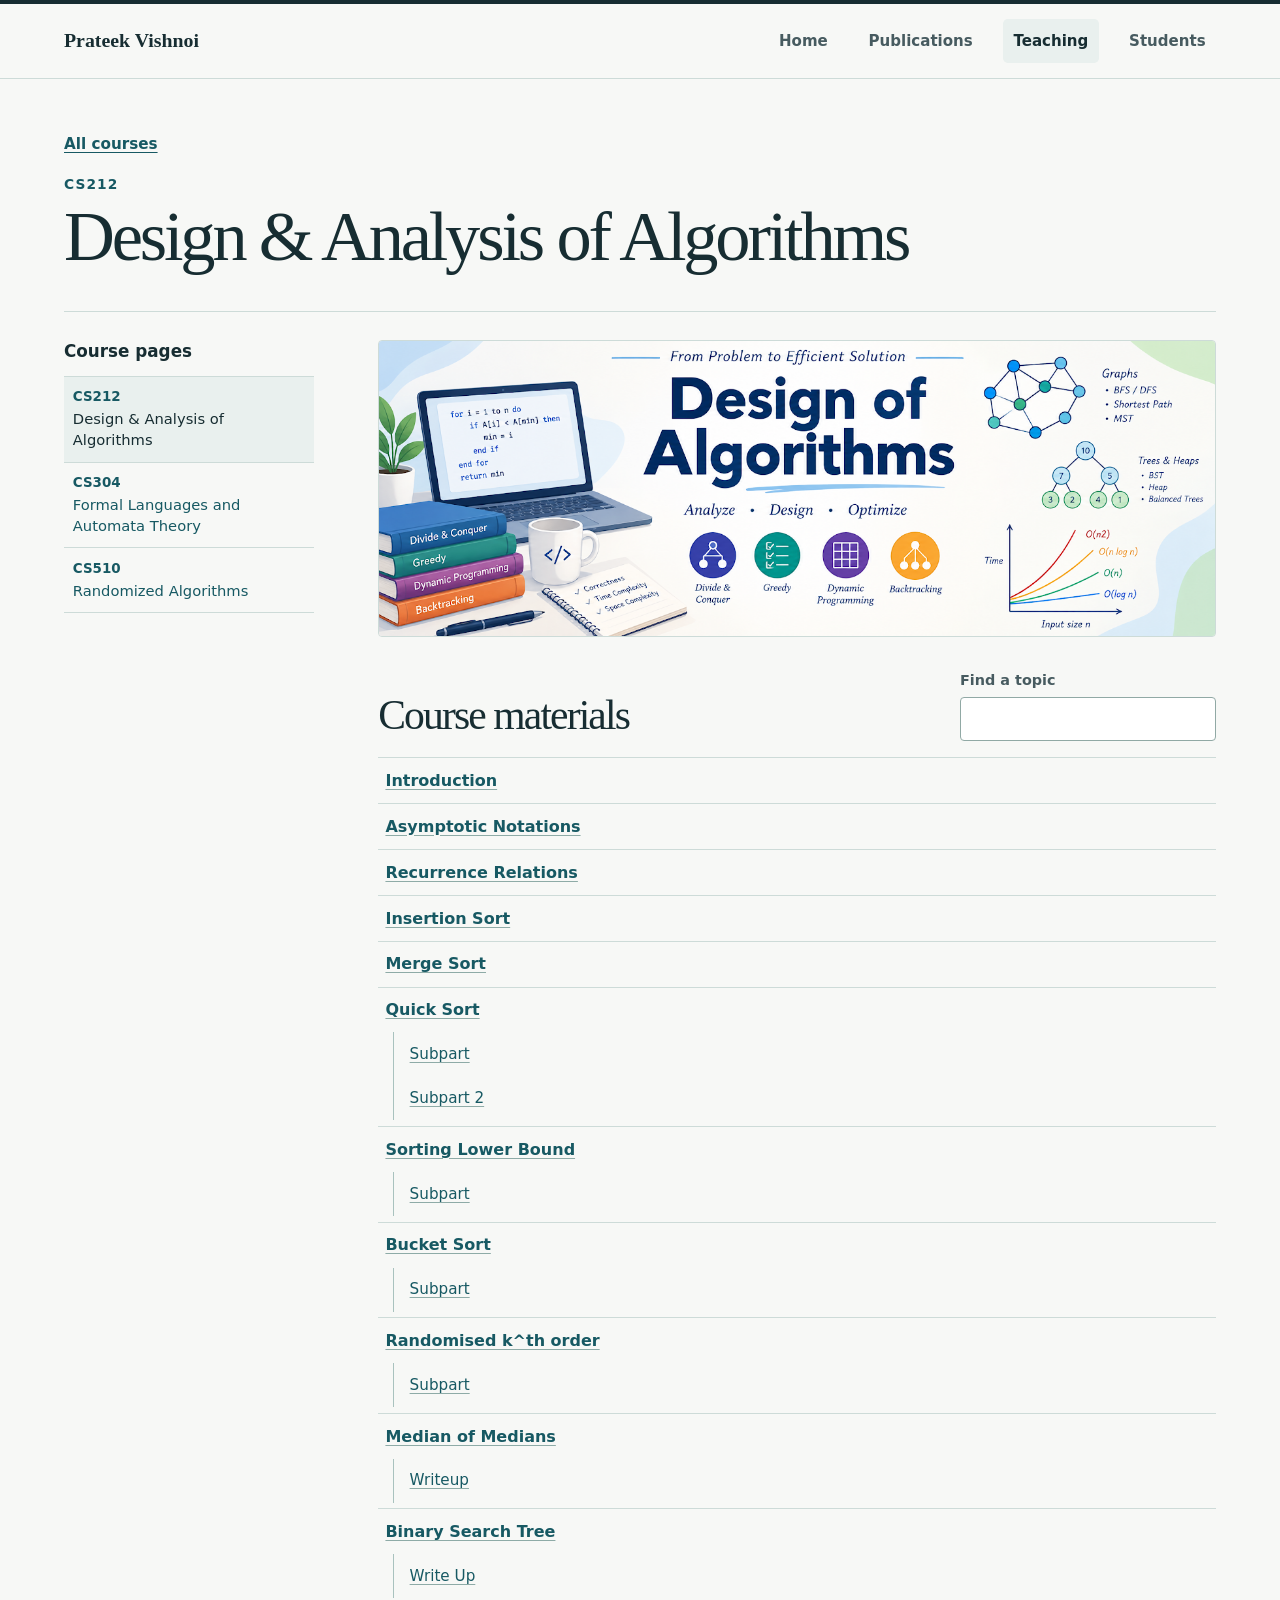
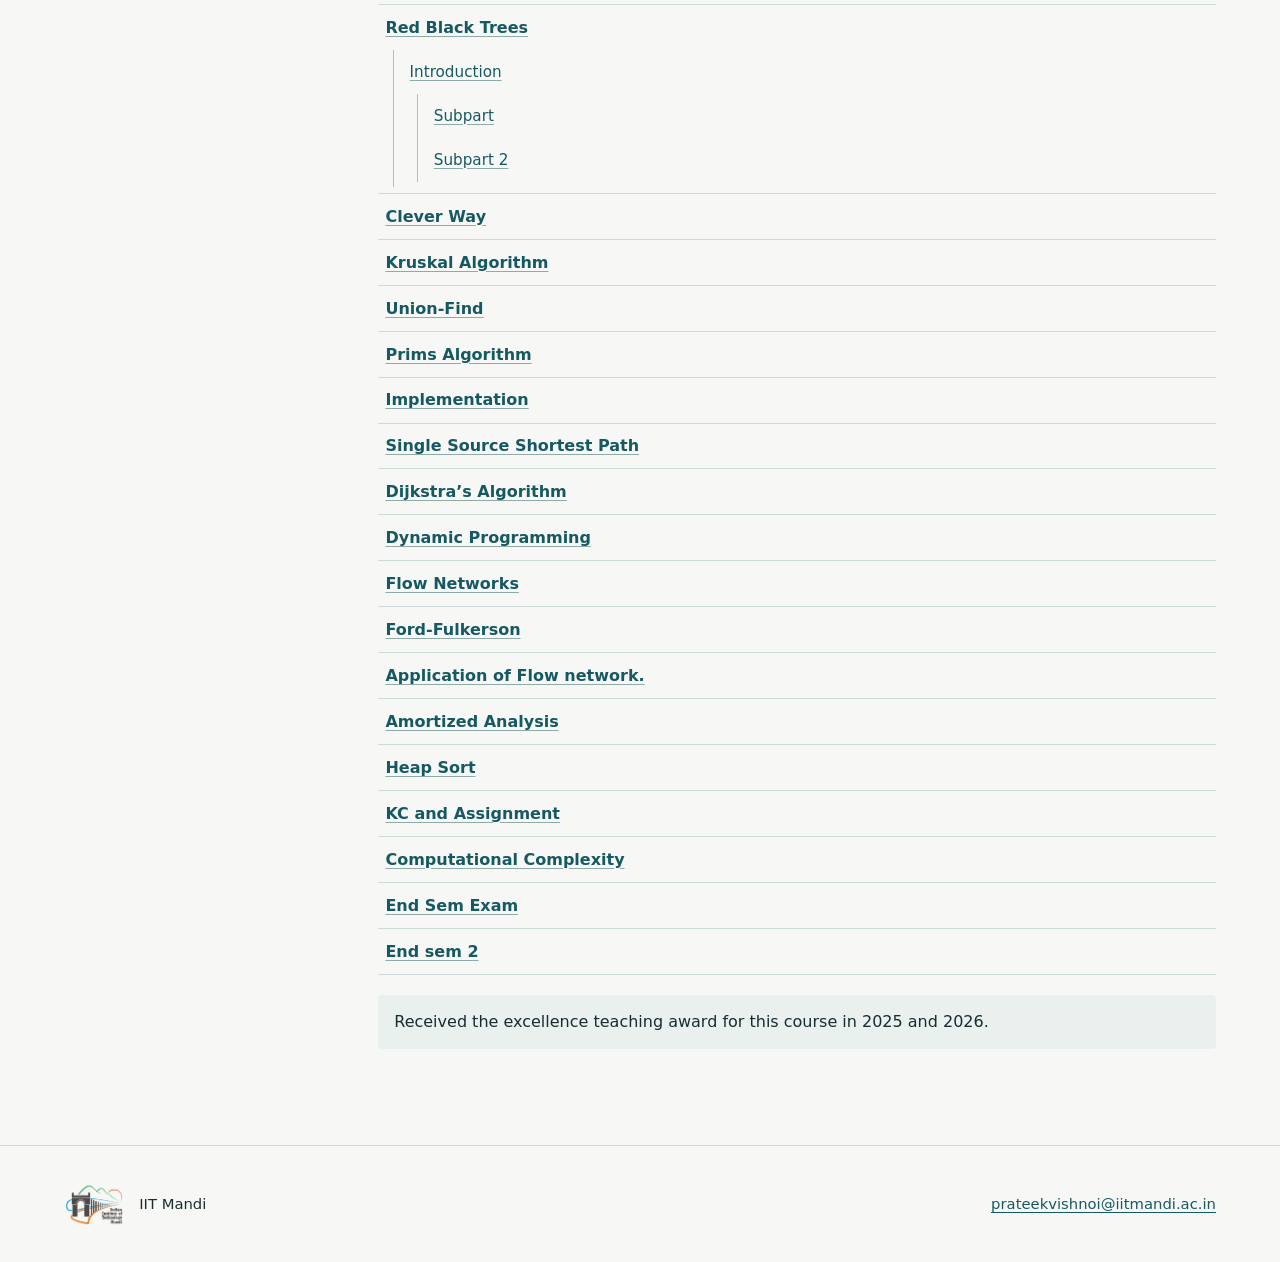
==== teaching/cs212/index.html @ 869ba6b7 "Add files via upload" ====
<!doctype html>
<html lang="en">
<head>
  <meta charset="utf-8">
  <meta name="viewport" content="width=device-width, initial-scale=1">
  <meta name="description" content="CS212 course materials: Design &amp; Analysis of Algorithms.">
  <meta name="theme-color" content="#f7f8f6">
  <title>CS212 · Design &amp; Analysis of Algorithms · Prateek Vishnoi</title>
  <link rel="icon" href="../../assets/iit-mandi.png" type="image/png">
  <link rel="stylesheet" href="../../assets/site.css">
  <script src="../../assets/materials.js" defer></script>
</head>
<body>
  <a class="skip-link" href="#main">Skip to content</a>
  <header class="site-header">
    <div class="wrap header-inner">
      <a class="brand" href="../../index.html">Prateek Vishnoi</a>
      <nav aria-label="Main navigation">
        <ul class="nav-list">
          <li><a href="../../index.html">Home</a></li>
          <li><a href="../../index.html#publications">Publications</a></li>
          <li><a href="../../index.html#teaching" aria-current="page">Teaching</a></li>
          <li><a href="../../students/index.html">Students</a></li>
        </ul>
      </nav>
    </div>
  </header>
  <main id="main" class="wrap inner-main">
    <p class="breadcrumb"><a href="../../index.html#teaching">All courses</a></p>
    <header class="course-header">
      <p class="overline">CS212</p>
      <h1 class="inner-title">Design &amp; Analysis of Algorithms</h1>
    </header>
    <div class="course-body">
      <nav class="course-aside" aria-labelledby="course-nav-title">
        <h2 id="course-nav-title">Course pages</h2>
        <ul>
          <li><a href="../cs212/index.html" aria-current="page"><span class="course-code">CS212</span>Design &amp; Analysis of Algorithms</a></li>
          <li><a href="../cs304/index.html"><span class="course-code">CS304</span>Formal Languages and Automata Theory</a></li>
          <li><a href="../cs510/index.html"><span class="course-code">CS510</span>Randomized Algorithms</a></li>
        </ul>
      </nav>
      <div>
        <img class="course-banner" src="../../assets/cs212.png" width="1280" height="452" alt="Design of Algorithms banner showing the problem-to-solution workflow and examples of graphs, sorting and optimization.">
        <section aria-labelledby="materials-heading">
          <div class="materials-heading">
            <h2 id="materials-heading">Course materials</h2>
            <div class="materials-search" role="search" hidden>
              <label for="filter-materials">Find a topic</label>
              <input id="filter-materials" type="search" aria-controls="materials-list" autocomplete="off">
            </div>
          </div>
          <p id="search-status" class="sr-only" role="status"></p>
          <ul class="materials-list" id="materials-list" role="list">
            <li><a class="material-link" href="https://drive.google.com/file/d/17_arCVV4HT_S5qvO80ZE0WuvYQN6JUaz/view?usp=drive_link">Introduction</a></li>
            <li><a class="material-link" href="https://drive.google.com/file/d/16CFW7CFjEX7RoHhm4njQ-K6rgmbYtLnG/view?usp=drive_link">Asymptotic Notations</a></li>
            <li><a class="material-link" href="https://drive.google.com/file/d/1LuaCXYGDOM2mKAONy5ucesYZFgqD0OR0/view?usp=drive_link">Recurrence Relations</a></li>
            <li><a class="material-link" href="https://drive.google.com/file/d/1rdWOGcKe7IN4JjiCtMgCSR7nXulQsV8A/view?usp=drive_link">Insertion Sort</a></li>
            <li><a class="material-link" href="https://drive.google.com/file/d/1Ys-q0ZsW9srk5J7aZImeSipJCXhamrK6/view?usp=drive_link">Merge Sort</a></li>
            <li>
              <a class="material-link" href="https://drive.google.com/file/d/1AISLhJXJkdQjicY6O-Ig-CL8ZwI5SZrX/view?usp=drive_link">Quick Sort</a>
              <ul role="list">
                <li><a class="material-link" href="https://docs.google.com/presentation/d/1BGB7tEpsrRGAGarwtH8sfooVAVaNFo7d/edit?usp=drive_link&amp;ouid=107352037027993938888&amp;rtpof=true&amp;sd=true">Subpart</a></li>
                <li><a class="material-link" href="https://drive.google.com/file/d/1fb-fmcjW-dOrYJTGUYFs5U459DAuiNKx/view?usp=drive_link">Subpart 2</a></li>
              </ul>
            </li>
            <li>
              <a class="material-link" href="https://drive.google.com/file/d/1jJKFK1eqHYemXr7J1YNWjajrLfIniHg-/view?usp=drive_link">Sorting Lower Bound</a>
              <ul role="list">
                <li><a class="material-link" href="https://drive.google.com/file/d/18oAeTtQTVRMT5pIHKS-IyWt5qL5tKHYG/view?usp=drive_link">Subpart</a></li>
              </ul>
            </li>
            <li>
              <a class="material-link" href="https://drive.google.com/file/d/1J6nF2HjHql787xRJAc5OXUCb3mg9grFq/view?usp=drive_link">Bucket Sort</a>
              <ul role="list">
                <li><a class="material-link" href="https://drive.google.com/file/d/1sQKDS8WZz160rSkEmzG2uicG_jhj9Oa2/view?usp=drive_link">Subpart</a></li>
              </ul>
            </li>
            <li>
              <a class="material-link" href="https://drive.google.com/file/d/19uDKOx991Cr0wrm2lzNk5wtcU84ZvuMz/view?usp=drive_link">Randomised k^th order</a>
              <ul role="list">
                <li><a class="material-link" href="https://drive.google.com/file/d/1Ui-UyddQ7mqDwBofOB0StAsCjNfoDLuP/view?usp=drive_link">Subpart</a></li>
              </ul>
            </li>
            <li>
              <a class="material-link" href="https://drive.google.com/file/d/1YakaGK_fq6Fe6mHLlL4PIdf9H_5ocXae/view?usp=drive_link">Median of Medians</a>
              <ul role="list">
                <li><a class="material-link" href="https://drive.google.com/file/d/1NYrRHSLfvP0j_79tQ8WoBJ93hVGZ0QYS/view?usp=drive_link">Writeup</a></li>
              </ul>
            </li>
            <li>
              <a class="material-link" href="https://drive.google.com/file/d/1OsrVx3gRaDZOVTvtNXpv2pSrUzK8DePy/view?usp=drive_link">Binary Search Tree</a>
              <ul role="list">
                <li><a class="material-link" href="https://drive.google.com/file/d/1yRITwVbGXyzBI51cbGJkNneYDlXDdJOa/view?usp=drive_link">Write Up</a></li>
              </ul>
            </li>
            <li>
              <a class="material-link" href="https://drive.google.com/file/d/1g8nOINQtT07HWgzUQ7O24cRrZrb0glS2/view?usp=drive_link">Red Black Trees</a>
              <ul role="list">
                <li>
                  <a class="material-link" href="https://drive.google.com/file/d/1M9-5x9TKKZIxYT_prnccjCYMgIArT6Dw/view?usp=drive_link">Introduction</a>
                  <ul role="list">
                    <li><a class="material-link" href="https://docs.google.com/presentation/d/1ieoCFADRmF9gXKQoQ1ixwQPKRUI-Of7E/edit?usp=drive_link&amp;ouid=107352037027993938888&amp;rtpof=true&amp;sd=true">Subpart</a></li>
                    <li><a class="material-link" href="https://docs.google.com/presentation/d/1UXIjsBd-R1xW4KSGC5z1kjMlufH1F8a5/edit?usp=drive_link&amp;ouid=107352037027993938888&amp;rtpof=true&amp;sd=true">Subpart 2</a></li>
                  </ul>
                </li>
              </ul>
            </li>
            <li><a class="material-link" href="https://drive.google.com/file/d/18HmXHZDcQ55_Ih6N3qiqoRmliSTfQk17/view?usp=drive_link">Clever Way</a></li>
            <li><a class="material-link" href="https://drive.google.com/file/d/151DVe7DTsHOskG_gE_EIpkn0BVWMKaf1/view?usp=drive_link">Kruskal Algorithm</a></li>
            <li><a class="material-link" href="https://drive.google.com/file/d/1lc3yFJe9zqT3EV3fko9ZPKo5KH5JjfR1/view?usp=drive_link">Union-Find</a></li>
            <li><a class="material-link" href="https://drive.google.com/file/d/1MOPaT9CYWxBisJ5qx2DA8fivGJQdsSBO/view?usp=drive_link">Prims Algorithm</a></li>
            <li><a class="material-link" href="https://drive.google.com/file/d/1lJjFxmlppPyi1z44ctWDCjUWT0YJttxC/view?usp=drive_link">Implementation</a></li>
            <li><a class="material-link" href="https://drive.google.com/file/d/1UoqJwcNyvtBfZmCzl_imV9lJiHXYT-ox/view?usp=drive_link">Single Source Shortest Path</a></li>
            <li><a class="material-link" href="https://drive.google.com/file/d/16jCkPjQdGLsz_2OCWWaNEpElZI7yydvy/view?usp=drive_link">Dijkstra’s Algorithm</a></li>
            <li><a class="material-link" href="https://drive.google.com/file/d/1lM7W1OYIl_9s1RwhBoVSO4Yl_wsqEKCN/view?usp=drive_link">Dynamic Programming</a></li>
            <li><a class="material-link" href="https://drive.google.com/file/d/1kaBfUgtmqPFMvXIugGIBP_CU5LL4Xdq5/view?usp=drive_link">Flow Networks</a></li>
            <li><a class="material-link" href="https://drive.google.com/file/d/1azbKcPEDLXyrpW2qNp3t-5JGAESewabL/view?usp=drive_link">Ford-Fulkerson</a></li>
            <li><a class="material-link" href="https://drive.google.com/file/d/1eU-HxRBQ0xNJPggiMFwcEp5F4vlYCecQ/view?usp=drive_link">Application of Flow network.</a></li>
            <li><a class="material-link" href="https://drive.google.com/file/d/1R3YAnM_n7txkcYiO9RHmRi0h16EJRc91/view?usp=drive_link">Amortized Analysis</a></li>
            <li><a class="material-link" href="https://drive.google.com/file/d/1cV6kRZ31ECSK4BjONFJVKLltOjDbS6wp/view?usp=drive_link">Heap Sort</a></li>
            <li><a class="material-link" href="https://drive.google.com/file/d/14ZeHQqgEaZVou_6Dem48pnOHUTWYicdn/view?usp=drive_link">KC and Assignment</a></li>
            <li><a class="material-link" href="https://drive.google.com/file/d/1z0lgFmpU0oRnQp_kTMrZ43B8wyLtvm_A/view?usp=drive_link">Computational Complexity</a></li>
            <li><a class="material-link" href="https://drive.google.com/file/d/1O_jW-XlupOk2JiAJVhiKykJKrv19AYRq/view?usp=drive_link">End Sem Exam</a></li>
            <li><a class="material-link" href="https://drive.google.com/file/d/1IAtBlKTVJvWLQjAMOzk-txn8Nb2IPnsR/view?usp=drive_link">End sem 2</a></li>
          </ul>
          <p id="no-results" class="empty-state" hidden>No materials match this search.</p>
          <p class="award">Received the excellence teaching award for this course in 2025 and 2026.</p>
        </section>
      </div>
    </div>
  </main>
  <footer class="site-footer">
    <div class="wrap footer-inner">
      <a class="footer-identity" href="https://www.iitmandi.ac.in/">
        <img src="../../assets/iit-mandi.png" width="500" height="401" alt="" loading="lazy">
        <span>IIT Mandi</span>
      </a>
      <a class="footer-email" href="mailto:prateekvishnoi@iitmandi.ac.in">prateekvishnoi@iitmandi.ac.in</a>
    </div>
  </footer>
</body>
</html>
---- assets/site.css ----
:root {
  color-scheme: light;
  --paper: #f7f8f6;
  --white: #fff;
  --ink: #172d32;
  --muted: #475b60;
  --accent: #175963;
  --tint: #e9f0ee;
  --line: #cddbd8;
  --warm: #815c22;
  --serif: Georgia, 'Times New Roman', serif;
  --sans: system-ui, -apple-system, BlinkMacSystemFont, 'Segoe UI', sans-serif;
}

*, *::before, *::after { box-sizing: border-box; }
html { scroll-padding-top: 1.5rem; }
body { min-height: 100vh; display: flex; flex-direction: column; margin: 0; background: var(--paper); color: var(--ink); font: 1rem/1.6 var(--sans); }
main { flex: 1; }
img { display: block; max-width: 100%; height: auto; }
a { color: var(--accent); text-underline-offset: .2em; }
a:hover { color: var(--ink); }
:focus-visible { outline: 3px solid var(--accent); outline-offset: 4px; }
[hidden] { display: none !important; }
::selection { background: #cde3df; color: var(--ink); }
p, ul, ol { margin: 0; }
h1, h2, h3 { margin: 0; color: var(--ink); }
h1, h2 { font-family: var(--serif); font-weight: 400; line-height: 1.06; letter-spacing: -.045em; }
h1 { font-size: clamp(2.85rem, 7vw, 5.7rem); }
h2 { font-size: clamp(2rem, 4vw, 3.05rem); }
h3 { font-size: 1.05rem; line-height: 1.4; }

.wrap { width: min(72rem, calc(100% - 3.25rem)); margin-inline: auto; }
.skip-link { position: absolute; left: 1rem; top: 1rem; padding: .65rem .9rem; transform: translateY(-200%); z-index: 2; background: var(--white); }
.skip-link:focus { transform: none; }
.site-header { border-top: 4px solid var(--ink); border-bottom: 1px solid var(--line); background: var(--paper); }
.header-inner { min-height: 4.6rem; display: flex; align-items: center; justify-content: space-between; gap: .6rem 1.6rem; }
.brand { font: bold 1.24rem/1.15 var(--serif); color: var(--ink); text-decoration: none; white-space: nowrap; }
.nav-list { display: flex; flex-wrap: wrap; gap: .25rem clamp(.2rem, 1.6vw, 1.25rem); list-style: none; padding: 0; }
.nav-list a { display: flex; align-items: center; padding: .55rem .65rem; min-height: 2.75rem; font-size: .94rem; font-weight: 580; color: var(--muted); text-decoration: none; border-radius: .3rem; }
.nav-list a:hover, .nav-list [aria-current="page"] { color: var(--ink); background: var(--tint); }
.site-footer { border-top: 1px solid var(--line); margin-top: clamp(3rem, 8vw, 6rem); }
.footer-inner { min-height: 7.25rem; display: flex; gap: 1rem 1.5rem; align-items: center; flex-wrap: wrap; padding-block: 1.2rem; }
.footer-identity { display: flex; gap: .9rem; align-items: center; text-decoration: none; color: var(--ink); font-size: .925rem; }
.footer-identity img { flex: none; width: 3.8rem; }
.footer-email { margin-left: auto; font-size: .925rem; overflow-wrap: anywhere; }

.hero { position: relative; display: grid; grid-template-columns: minmax(12rem, .63fr) minmax(0, 1fr); align-items: center; gap: clamp(1.5rem, 4.9vw, 4.9rem); margin-block: clamp(1.5rem, 4.5vw, 3.75rem) 0; padding: clamp(1.15rem, 4.8vw, 3.5rem); border: 1px solid var(--line); border-radius: .45rem; background: var(--tint); }
.hero-photo { width: 100%; border-radius: .2rem; }
.hero h1 { margin: .6rem 0 1.45rem; }
.overline, .section-label { font-size: .86rem; font-weight: 680; line-height: 1.4; letter-spacing: .08em; text-transform: uppercase; color: var(--accent); }
.topics { display: grid; grid-template-columns: repeat(2, minmax(0, 1fr)); column-gap: .95rem; list-style: none; padding: 0; margin-top: .55rem; }
.topics li { padding-block: .45rem; border-bottom: 1px solid #c0d3cf; font-size: 1rem; line-height: 1.45; }
.hero .section-label { font-family: var(--sans); font-weight: 650; text-transform: none; letter-spacing: 0; color: var(--muted); font-size: .95rem; }
.profile-details { display: grid; grid-template-columns: 1fr 1.1fr; gap: 1.2rem clamp(1.2rem, 5vw, 4.5rem); margin: clamp(1.25rem, 3vw, 2.2rem) 0 0; padding: 0 clamp(0rem, 2.8vw, 2rem); }
.profile-detail { border-top: 2px solid var(--line); padding-block: 1.15rem .4rem; }
.profile-detail h2 { font: 670 1.13rem/1.35 var(--sans); letter-spacing: 0; margin-bottom: .65rem; }
.profile-detail address { font-style: normal; color: var(--muted); }
.profile-detail p { color: var(--muted); }
.profile-detail p + p, .profile-detail address + p { margin-top: .6rem; }

.section-grid { display: grid; grid-template-columns: minmax(11rem, .58fr) minmax(0, 1.6fr); gap: 1.45rem clamp(1.25rem, 5vw, 4.4rem); padding: clamp(2.25rem, 6.5vw, 5rem) 0 0; margin-top: clamp(2rem, 5vw, 4.25rem); border-top: 1px solid var(--line); }
.section-heading h2 { max-width: 12ch; }
.publication-list, .review-list, .course-list, .student-list { list-style: none; padding: 0; }
.publication-list li { display: grid; grid-template-columns: 3.4rem minmax(0, 1fr); gap: .7rem; padding-block: 1.05rem; border-bottom: 1px solid var(--line); }
.publication-list li:first-child { padding-top: 0; }
.pub-year { color: var(--accent); font-size: .92rem; font-weight: 650; font-variant-numeric: tabular-nums; }
.pub-title { font-weight: 680; line-height: 1.45; }
.pub-title a { color: inherit; }
.pub-title a:hover { color: var(--accent); }
.pub-meta { margin-top: .2rem; color: var(--muted); font-size: .955rem; }
.pub-status { display: inline-block; margin-left: .35em; color: var(--warm); font-weight: 650; }
.review-heading { margin: 2rem 0 .5rem; }
.review-list li { padding: .68rem 0; border-bottom: 1px solid var(--line); }

.course-list { border-top: 1px solid var(--line); }
.course-list li > :is(a, div) { display: grid; grid-template-columns: 4.2rem minmax(0, 1fr); gap: .65rem; align-items: baseline; padding: .85rem .15rem; border-bottom: 1px solid var(--line); text-decoration: none; }
.course-list a:hover { background: var(--tint); }
.course-list a .course-name { text-decoration: underline; text-decoration-thickness: 1px; text-underline-offset: .22em; }
.course-code { font-weight: 660; color: var(--accent); font-size: .9rem; font-variant-numeric: tabular-nums; }
.course-name { font-weight: 590; color: var(--ink); }

.inner-main { padding-top: clamp(2.15rem, 5vw, 3.25rem); }
.inner-title { margin-block: .3rem 1.5rem; }
.students-layout { display: grid; align-content: start; grid-template-columns: minmax(9rem, .7fr) minmax(0, 1.25fr); gap: 1.2rem clamp(1.5rem, 6vw, 6rem); padding-bottom: 2.5rem; }
.student-list { border-top: 1px solid var(--line); }
.student-list li { padding: 1.15rem 0; border-bottom: 1px solid var(--line); }
.student-name { font: 400 clamp(1.5rem, 4vw, 2rem)/1.2 var(--serif); }
.student-degree { color: var(--muted); margin-top: .3rem; }
.breadcrumb { margin-bottom: 1.15rem; }
.breadcrumb a { font-weight: 600; font-size: .95rem; }
.course-header { border-bottom: 1px solid var(--line); padding-bottom: 1.65rem; margin-bottom: 1.75rem; }
.course-header .inner-title { max-width: 27ch; font-size: clamp(2.6rem, 5.5vw, 4.4rem); margin-bottom: .7rem; }
.course-body { display: grid; grid-template-columns: minmax(11rem, .46fr) minmax(0, 1.54fr); gap: 1.7rem clamp(1.5rem, 5vw, 5rem); align-items: start; }
.course-aside { position: sticky; top: 1.5rem; }
.course-aside > h2 { font: 670 1.05rem/1.4 var(--sans); letter-spacing: 0; margin-bottom: .8rem; }
.course-aside ul { padding: 0; list-style: none; border-top: 1px solid var(--line); }
.course-aside li { border-bottom: 1px solid var(--line); }
.course-aside a { display: block; padding: .7rem .55rem; font-size: .92rem; line-height: 1.4; text-decoration: none; }
.course-aside a:hover, .course-aside [aria-current="page"] { background: var(--tint); color: var(--ink); }
.course-aside .course-code { display: block; margin-bottom: .14rem; font-size: .84rem; }
.course-banner { width: 100%; border-radius: .25rem; border: 1px solid var(--line); margin-bottom: 2rem; }
.materials-heading { display: flex; flex-wrap: wrap; align-items: end; justify-content: space-between; gap: 1rem 1.6rem; margin-bottom: 1rem; }
.materials-heading h2 { font-size: clamp(1.85rem, 4vw, 2.6rem); padding-bottom: .25rem; }
.materials-search { flex: 0 1 16rem; }
.materials-search label { display: block; color: var(--muted); font-size: .9rem; font-weight: 650; margin-bottom: .3rem; }
.materials-search input { width: 100%; min-height: 2.75rem; border: 1px solid #91a9a5; border-radius: .25rem; background: var(--white); color: var(--ink); font: inherit; padding: .4rem .65rem; }
.materials-list, .materials-list ul { list-style: none; padding: 0; }
.materials-list { border-top: 1px solid var(--line); }
.materials-list > li { border-bottom: 1px solid var(--line); }
.materials-list .material-link { display: block; padding: .68rem .45rem; min-height: 2.75rem; line-height: 1.45; text-decoration: underline; text-decoration-color: #8eaba7; }
.materials-list .material-link:hover { background: var(--tint); text-decoration-color: currentColor; }
.materials-list > li > .material-link { font-weight: 590; }
.materials-list ul { margin-left: .9rem; border-left: 1px solid #a9c2be; padding-left: .55rem; }
.materials-list li:has(> ul) { padding-bottom: .35rem; }
.materials-list li ul .material-link { font-size: .95rem; }
.empty-state, .award { padding: .9rem 1rem; border-radius: .25rem; background: var(--tint); color: var(--ink); }
.empty-state { margin-top: .8rem; }
.award { margin-top: 1.25rem; }
.sr-only { position: absolute; width: 1px; height: 1px; padding: 0; margin: -1px; overflow: hidden; clip-path: inset(50%); white-space: nowrap; border: 0; }

@media (max-width: 51rem) {
  .hero { gap: 1.25rem; padding: 1.3rem; }
  .hero h1 { margin-bottom: 1rem; }
  .topics { grid-template-columns: 1fr; }
  .topics li { padding-block: .25rem; }
  .section-grid { grid-template-columns: 1fr; }
  .section-heading h2 { max-width: none; }
  .course-body { grid-template-columns: minmax(0, 1fr); }
  .course-aside { position: static; grid-row: 2; }
}

@media (max-width: 35rem) {
  .wrap { width: calc(100% - 2rem); }
  .header-inner { flex-direction: column; align-items: flex-start; gap: .25rem; padding-top: .75rem; padding-bottom: .35rem; }
  .nav-list { gap: .1rem; }
  .nav-list a { padding-inline: .52rem; font-size: .9rem; }
  .hero { grid-template-columns: 1fr; align-items: start; padding: .95rem; }
  .hero-photo { max-width: 24rem; }
  .hero-copy { grid-row: 1; }
  .hero h1 { font-size: clamp(2.55rem, 10vw, 4rem); }
  .profile-details, .students-layout { grid-template-columns: 1fr; }
  .publication-list li { grid-template-columns: 1fr; gap: .16rem; }
  .footer-inner { gap: .55rem; }
  .footer-email { margin-left: 0; }
  .course-header .inner-title { overflow-wrap: break-word; }
}
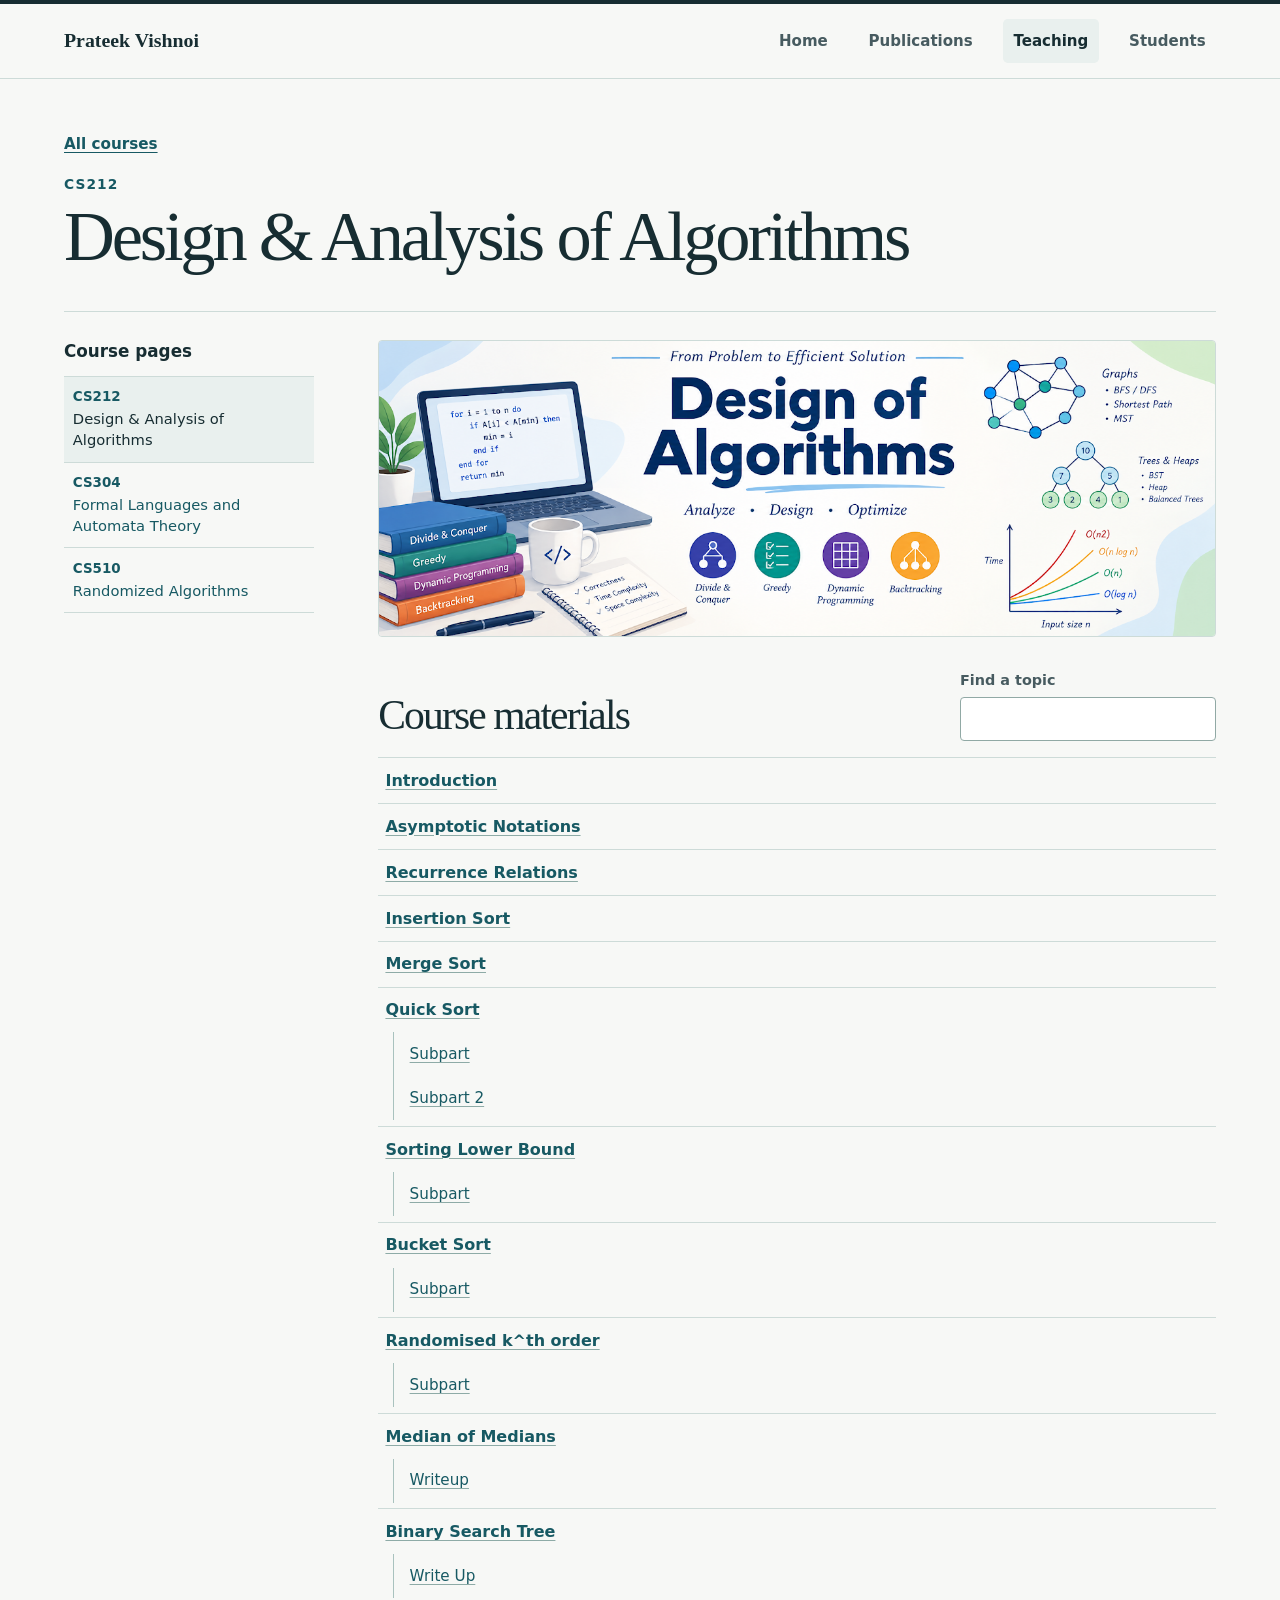
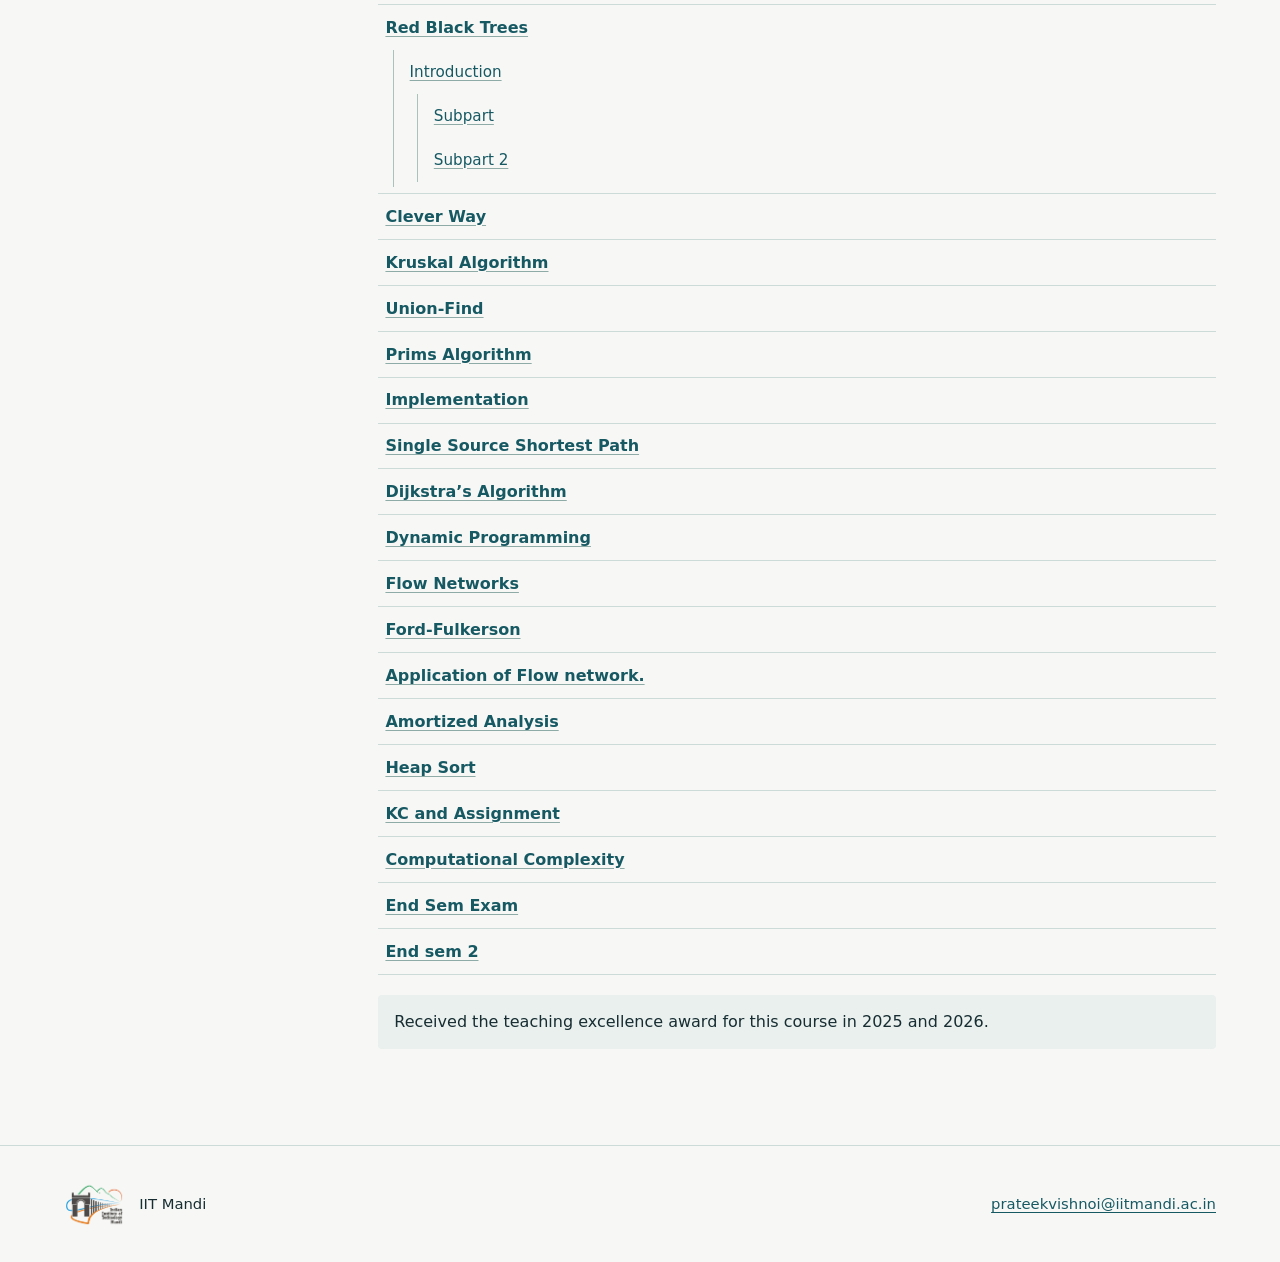
==== commit 52519cd8: "Reword CS212 teaching award line Co-Authored-By: Claude Opus 5.5 <noreply@anthropic.com> Claude-Sess" ====
--- a/teaching/cs212/index.html
+++ b/teaching/cs212/index.html
@@ -125,7 +125,7 @@
             <li><a class="material-link" href="https://drive.google.com/file/d/1IAtBlKTVJvWLQjAMOzk-txn8Nb2IPnsR/view?usp=drive_link">End sem 2</a></li>
           </ul>
           <p id="no-results" class="empty-state" hidden>No materials match this search.</p>
-          <p class="award">Received the excellence teaching award for this course in 2025 and 2026.</p>
+          <p class="award">Received the teaching excellence award for this course in 2025 and 2026.</p>
         </section>
       </div>
     </div>
--- a/assets/site.css
+++ b/assets/site.css
@@ -46,7 +46,7 @@
 
 .hero { position: relative; display: grid; grid-template-columns: minmax(12rem, .63fr) minmax(0, 1fr); align-items: center; gap: clamp(1.5rem, 4.9vw, 4.9rem); margin-block: clamp(1.5rem, 4.5vw, 3.75rem) 0; padding: clamp(1.15rem, 4.8vw, 3.5rem); border: 1px solid var(--line); border-radius: .45rem; background: var(--tint); }
 .hero-photo { width: 100%; border-radius: .2rem; }
-.hero h1 { margin: .6rem 0 1.45rem; }
+.hero h1 { margin: .6rem 0 1.45rem; font-size: clamp(2.1rem, 4.2vw, 3.4rem); }
 .overline, .section-label { font-size: .86rem; font-weight: 680; line-height: 1.4; letter-spacing: .08em; text-transform: uppercase; color: var(--accent); }
 .topics { display: grid; grid-template-columns: repeat(2, minmax(0, 1fr)); column-gap: .95rem; list-style: none; padding: 0; margin-top: .55rem; }
 .topics li { padding-block: .45rem; border-bottom: 1px solid #c0d3cf; font-size: 1rem; line-height: 1.45; }
@@ -137,7 +137,7 @@
   .hero { grid-template-columns: 1fr; align-items: start; padding: .95rem; }
   .hero-photo { max-width: 24rem; }
   .hero-copy { grid-row: 1; }
-  .hero h1 { font-size: clamp(2.55rem, 10vw, 4rem); }
+  .hero h1 { font-size: clamp(2rem, 8.5vw, 2.6rem); }
   .profile-details, .students-layout { grid-template-columns: 1fr; }
   .publication-list li { grid-template-columns: 1fr; gap: .16rem; }
   .footer-inner { gap: .55rem; }
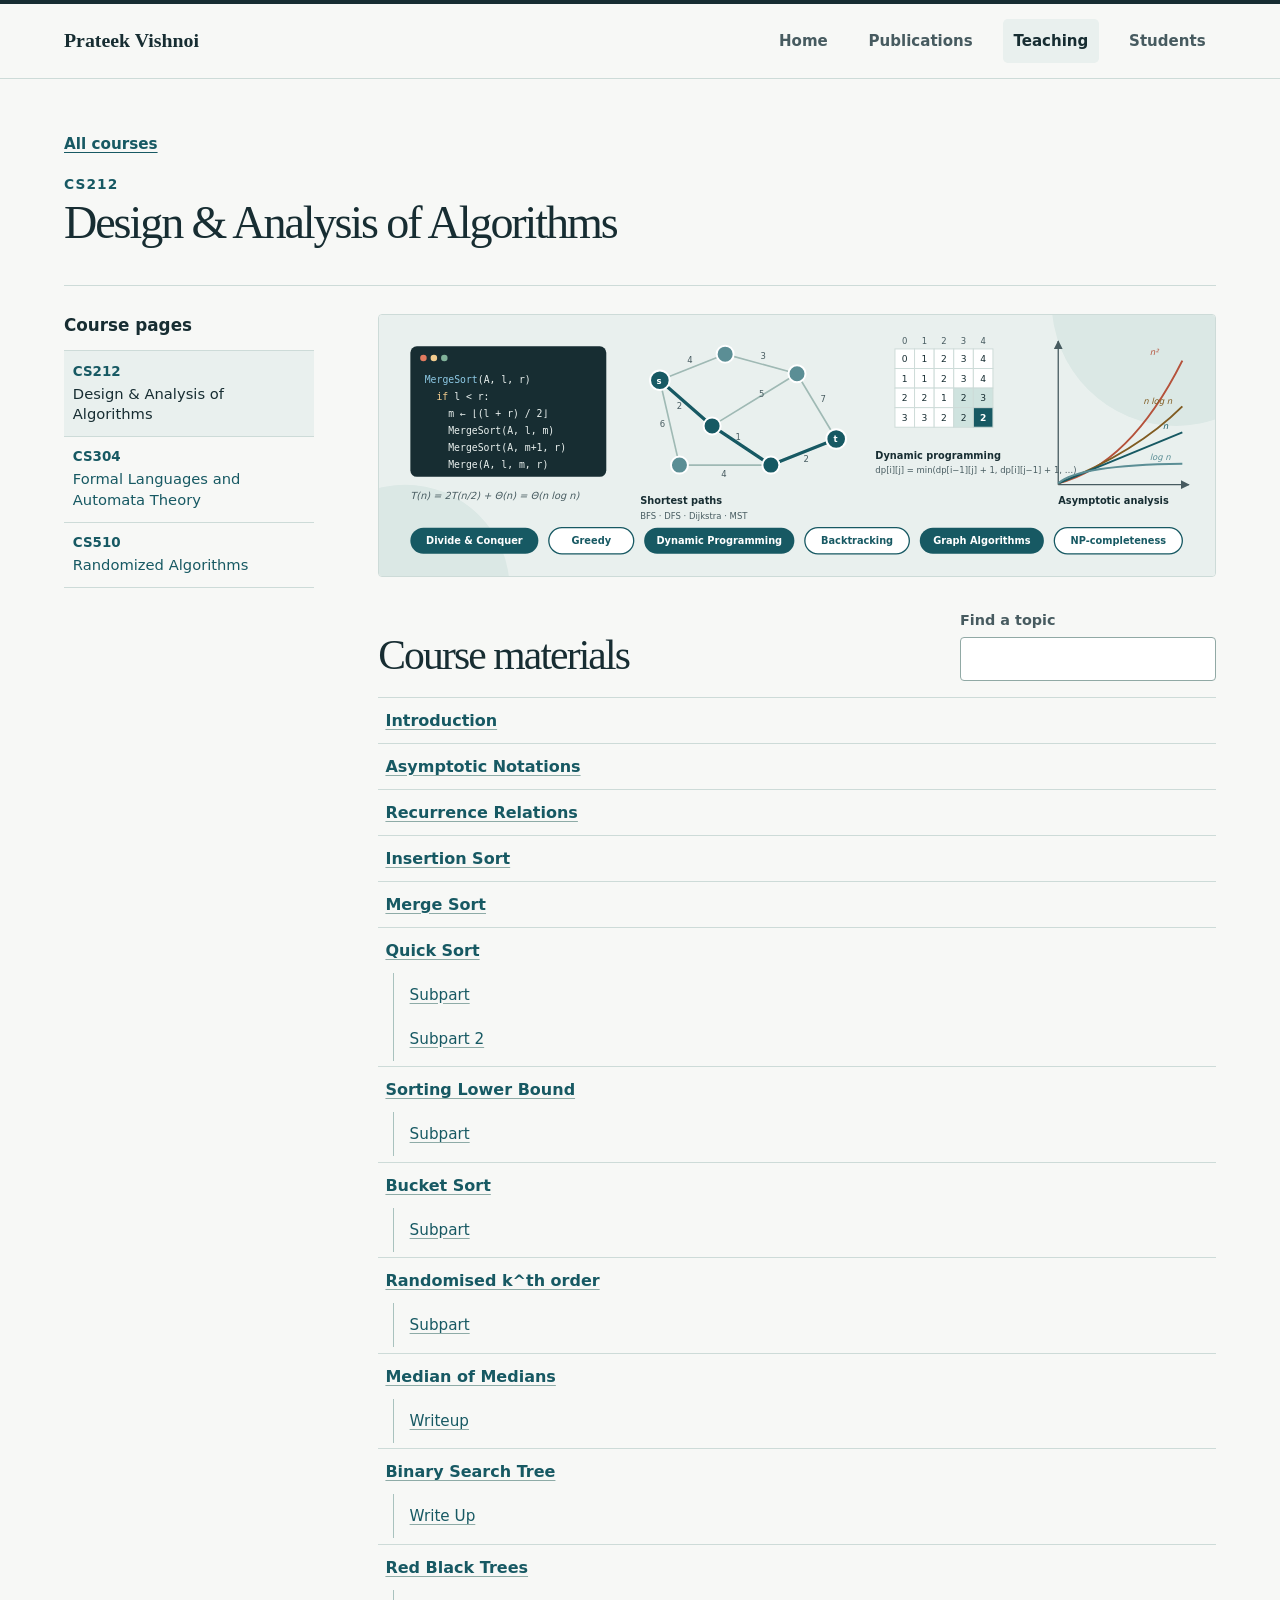
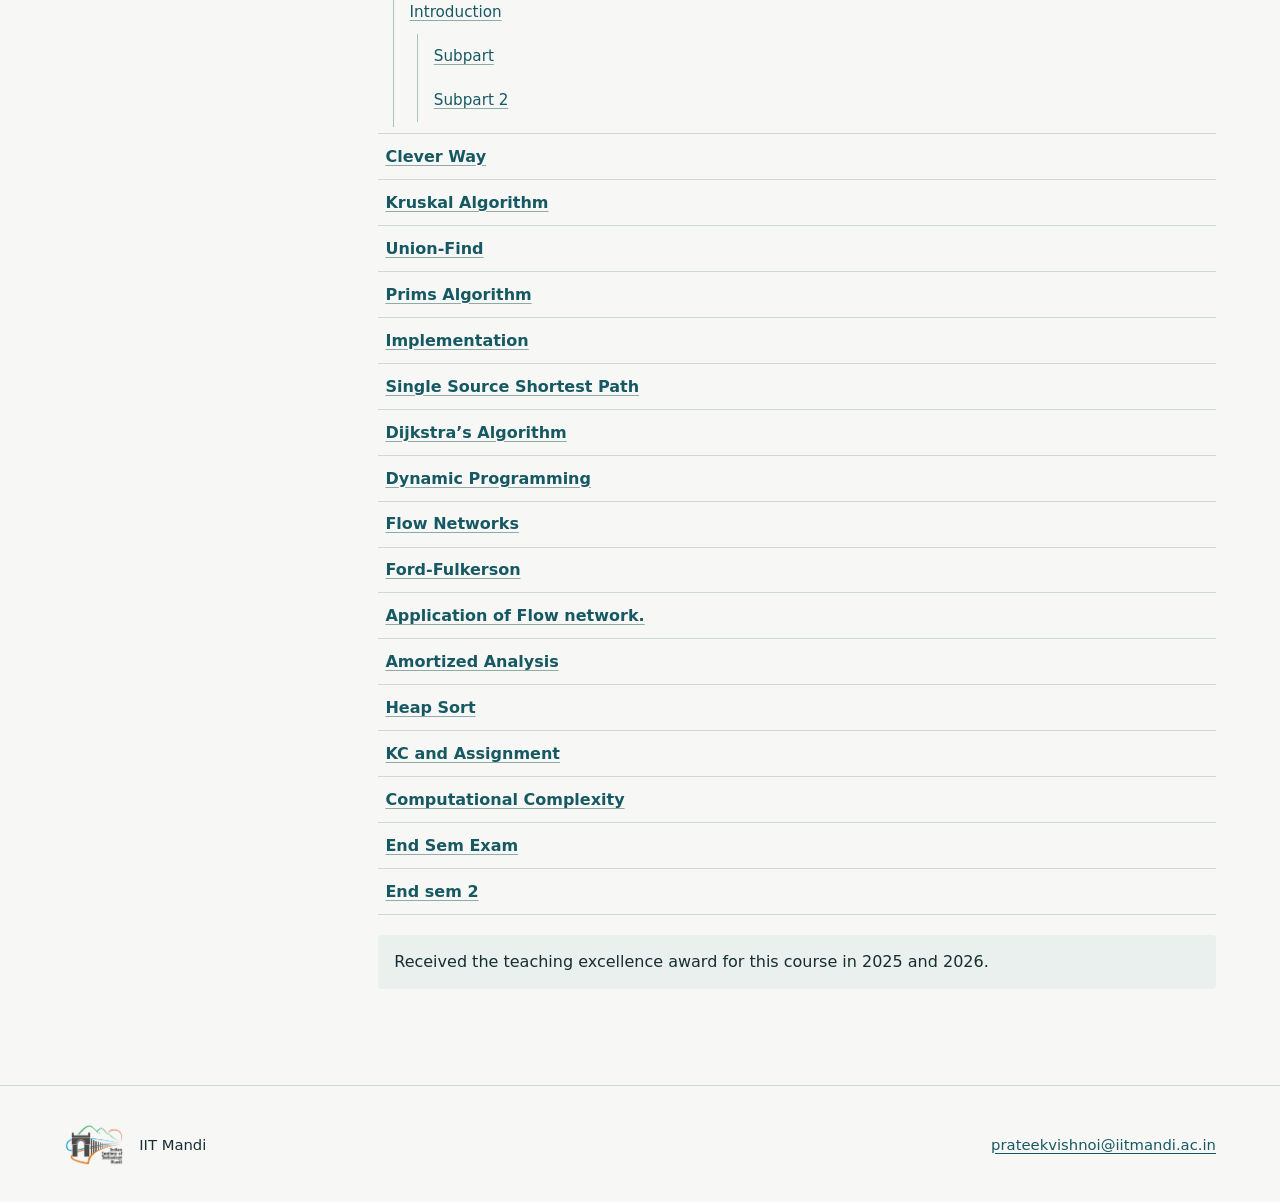
==== commit 49c0c5b2: "Replace course banners with illustrations without course names The old PNG banners repeated each cou" ====
--- a/teaching/cs212/index.html
+++ b/teaching/cs212/index.html
@@ -41,7 +41,7 @@
         </ul>
       </nav>
       <div>
-        <img class="course-banner" src="../../assets/cs212.png" width="1280" height="452" alt="Design of Algorithms banner showing the problem-to-solution workflow and examples of graphs, sorting and optimization.">
+        <img class="course-banner" src="../../assets/cs212.svg" width="1280" height="400" alt="Illustration of algorithm design: merge sort pseudocode, a weighted graph with a highlighted shortest path, a dynamic-programming table and growth-rate curves, with technique labels such as divide and conquer, greedy and dynamic programming.">
         <section aria-labelledby="materials-heading">
           <div class="materials-heading">
             <h2 id="materials-heading">Course materials</h2>
--- a/assets/site.css
+++ b/assets/site.css
@@ -87,9 +87,10 @@
 .student-name { font: 400 clamp(1.5rem, 4vw, 2rem)/1.2 var(--serif); }
 .student-degree { color: var(--muted); margin-top: .3rem; }
 .breadcrumb { margin-bottom: 1.15rem; }
+.course-prereq { color: var(--muted); }
 .breadcrumb a { font-weight: 600; font-size: .95rem; }
 .course-header { border-bottom: 1px solid var(--line); padding-bottom: 1.65rem; margin-bottom: 1.75rem; }
-.course-header .inner-title { max-width: 27ch; font-size: clamp(2.6rem, 5.5vw, 4.4rem); margin-bottom: .7rem; }
+.course-header .inner-title { max-width: 40ch; font-size: clamp(1.9rem, 3.6vw, 2.9rem); margin-bottom: .7rem; }
 .course-body { display: grid; grid-template-columns: minmax(11rem, .46fr) minmax(0, 1.54fr); gap: 1.7rem clamp(1.5rem, 5vw, 5rem); align-items: start; }
 .course-aside { position: sticky; top: 1.5rem; }
 .course-aside > h2 { font: 670 1.05rem/1.4 var(--sans); letter-spacing: 0; margin-bottom: .8rem; }
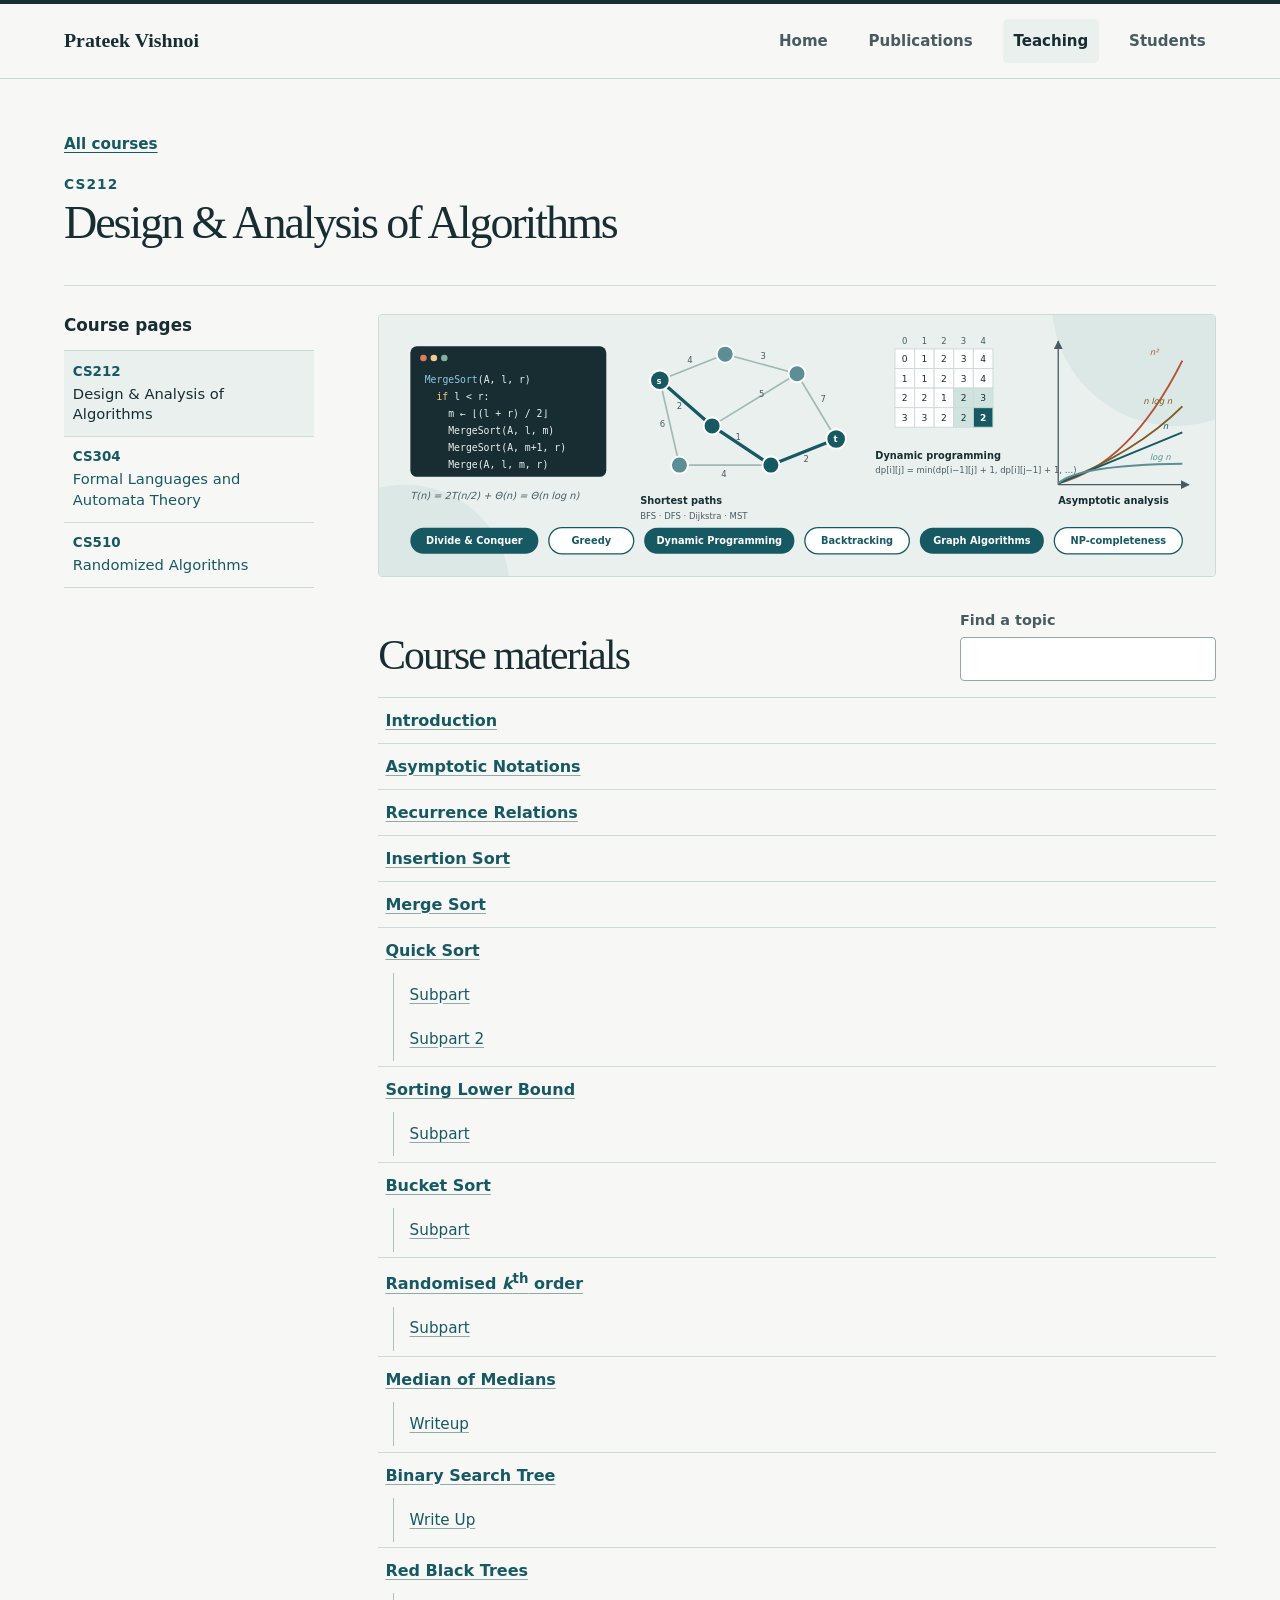
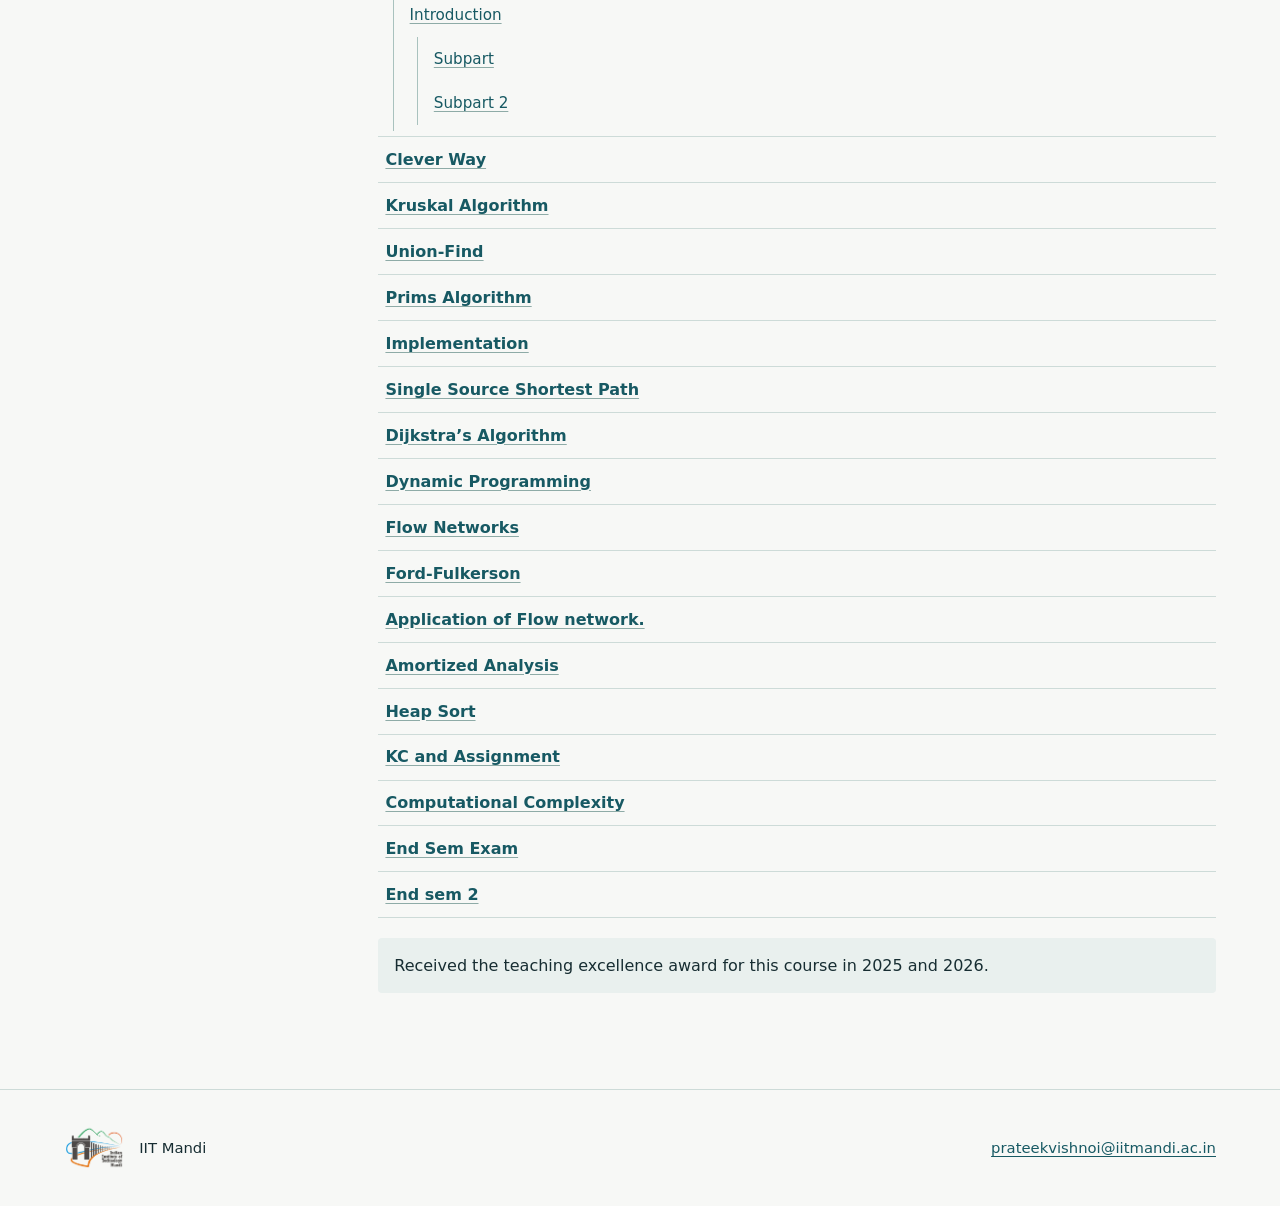
==== commit 1331f75d: "Superscript 'th' in CS212 k-th order topic Co-Authored-By: Claude Opus 5.5 <noreply@anthropic.com> C" ====
--- a/teaching/cs212/index.html
+++ b/teaching/cs212/index.html
@@ -77,7 +77,7 @@
               </ul>
             </li>
             <li>
-              <a class="material-link" href="https://drive.google.com/file/d/19uDKOx991Cr0wrm2lzNk5wtcU84ZvuMz/view?usp=drive_link">Randomised k^th order</a>
+              <a class="material-link" href="https://drive.google.com/file/d/19uDKOx991Cr0wrm2lzNk5wtcU84ZvuMz/view?usp=drive_link">Randomised <i>k</i><sup>th</sup> order</a>
               <ul role="list">
                 <li><a class="material-link" href="https://drive.google.com/file/d/1Ui-UyddQ7mqDwBofOB0StAsCjNfoDLuP/view?usp=drive_link">Subpart</a></li>
               </ul>
--- a/assets/site.css
+++ b/assets/site.css
@@ -81,6 +81,7 @@
 
 .inner-main { padding-top: clamp(2.15rem, 5vw, 3.25rem); }
 .inner-title { margin-block: .3rem 1.5rem; }
+.students-layout .inner-title { font-size: clamp(1.9rem, 3.6vw, 2.9rem); }
 .students-layout { display: grid; align-content: start; grid-template-columns: minmax(9rem, .7fr) minmax(0, 1.25fr); gap: 1.2rem clamp(1.5rem, 6vw, 6rem); padding-bottom: 2.5rem; }
 .student-list { border-top: 1px solid var(--line); }
 .student-list li { padding: 1.15rem 0; border-bottom: 1px solid var(--line); }
